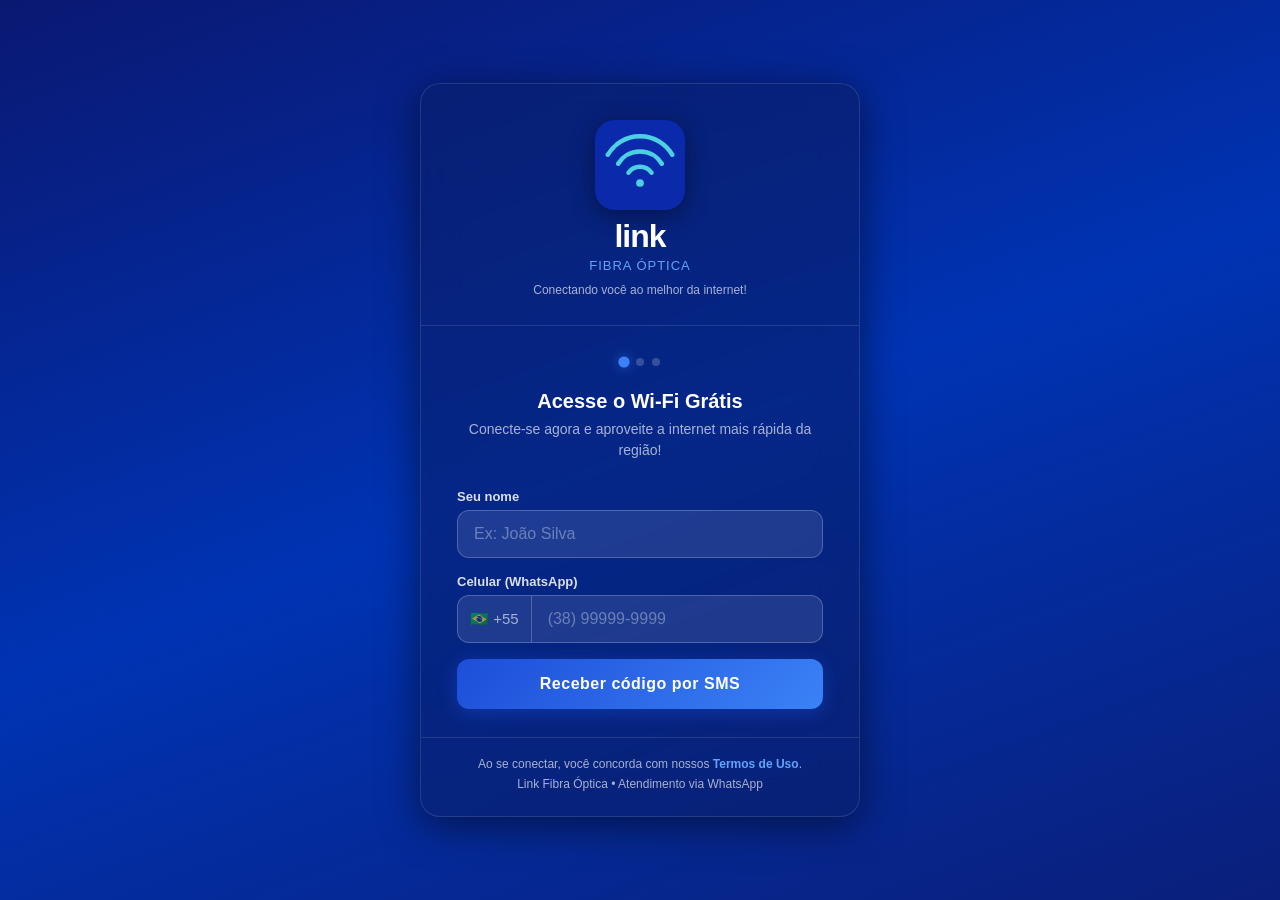
==== docs/index.html @ e793884f "feat: adiciona docs/ para GitHub Pages com identidade Link Fibra Óptica" ====
<!DOCTYPE html>
<html lang="pt-BR">
<head>
  <meta charset="UTF-8">
  <meta name="viewport" content="width=device-width, initial-scale=1.0">
  <title>Wi-Fi Grátis — Link Fibra Óptica</title>
  <link rel="stylesheet" href="hotspot/css/style.css">
</head>
<body>
  <div class="container">
    <div class="card">
      <div class="card-header">
        <div class="logo-area">
          <!-- Logo Link Fibra Óptica em SVG -->
          <div class="logo-box">
            <svg viewBox="0 0 140 140" xmlns="http://www.w3.org/2000/svg" class="brand-logo">
              <rect width="140" height="140" rx="28" fill="#0a2aab"/>
              <g transform="translate(70,68)">
                <circle cx="0" cy="30" r="6" fill="#4dd0e1"/>
                <path d="M-18,14 A22 22 0 0 1 18 14" stroke="#4dd0e1" stroke-width="7" fill="none" stroke-linecap="round"/>
                <path d="M-34,0 A40 40 0 0 1 34 0" stroke="#4dd0e1" stroke-width="7" fill="none" stroke-linecap="round"/>
                <path d="M-50,-14 A58 58 0 0 1 50 -14" stroke="#4dd0e1" stroke-width="7" fill="none" stroke-linecap="round"/>
              </g>
            </svg>
          </div>
          <div class="logo-name">link</div>
          <div class="logo-sub">Fibra Óptica</div>
          <div class="logo-slogan">Conectando você ao melhor da internet!</div>
        </div>
      </div>

      <div class="card-body">
        <div class="steps">
          <div class="step-dot active" id="dot1"></div>
          <div class="step-dot" id="dot2"></div>
          <div class="step-dot" id="dot3"></div>
        </div>

        <div id="alert-area"></div>

        <!-- STEP 1: Dados do usuário -->
        <div id="step-1">
          <h2 class="card-title" id="page-title">Acesse o Wi-Fi Grátis</h2>
          <p class="card-subtitle" id="page-subtitle">Conecte-se agora e aproveite a internet mais rápida da região!</p>

          <form id="form-step1" onsubmit="return false;">
            <div class="form-group" id="name-group">
              <label class="form-label">Seu nome</label>
              <input type="text" id="input-name" class="form-control" placeholder="Ex: João Silva" autocomplete="name">
            </div>

            <div class="form-group">
              <label class="form-label">Celular (WhatsApp)</label>
              <div class="phone-wrapper">
                <span class="phone-prefix">🇧🇷 +55</span>
                <input type="tel" id="input-phone" placeholder="(38) 99999-9999"
                  inputmode="numeric" autocomplete="tel" maxlength="15">
              </div>
            </div>

            <div class="form-group hidden" id="email-group">
              <label class="form-label">E-mail (opcional)</label>
              <input type="email" id="input-email" class="form-control" placeholder="seu@email.com" autocomplete="email">
            </div>

            <button type="submit" class="btn btn-primary" id="btn-send-otp" onclick="sendOTP()">
              Receber código por SMS
            </button>
          </form>
        </div>

        <!-- STEP 2: Verificação OTP -->
        <div id="step-2" class="hidden">
          <h2 class="card-title">Confirme seu número</h2>
          <p class="card-subtitle">Digite o código de 6 dígitos enviado para <strong id="phone-display"></strong></p>

          <form id="form-otp" onsubmit="return false;">
            <div class="form-group">
              <div class="otp-inputs">
                <input type="text" class="otp-input" maxlength="1" inputmode="numeric">
                <input type="text" class="otp-input" maxlength="1" inputmode="numeric">
                <input type="text" class="otp-input" maxlength="1" inputmode="numeric">
                <input type="text" class="otp-input" maxlength="1" inputmode="numeric">
                <input type="text" class="otp-input" maxlength="1" inputmode="numeric">
                <input type="text" class="otp-input" maxlength="1" inputmode="numeric">
              </div>
            </div>

            <button type="submit" class="btn btn-primary" id="btn-verify" onclick="verifyOTP()">
              Confirmar e Conectar
            </button>

            <div class="resend-timer">
              <span id="resend-text">Reenviar código em <span id="countdown">60</span>s</span>
              <button class="resend-btn" id="resend-btn" disabled onclick="resendOTP()">Reenviar SMS</button>
            </div>

            <button class="btn btn-outline" onclick="goBack()">← Voltar</button>
          </form>
        </div>

        <!-- STEP 3: Sucesso -->
        <div id="step-3" class="hidden">
          <div class="success-icon">✅</div>
          <h2 class="card-title">Conectado com sucesso!</h2>
          <p class="card-subtitle">Bem-vindo ao Wi-Fi da Link Fibra Óptica. Aproveite a internet!</p>

          <div class="access-info">
            <span class="time-badge" id="free-time-display">60</span>
            <span class="time-label">minutos de acesso grátis</span>
          </div>

          <div id="credentials-area" class="credentials hidden">
            <h4>Dados de acesso (se solicitado)</h4>
            <div class="cred-row">
              <span class="cred-label">Usuário</span>
              <span class="cred-value" id="cred-user">—</span>
            </div>
            <div class="cred-row">
              <span class="cred-label">Senha</span>
              <span class="cred-value" id="cred-pass">—</span>
            </div>
          </div>

          <a href="#" class="btn btn-primary" style="margin-top:20px;">
            🌐 Visitar site da Link Fibra
          </a>
        </div>
      </div>

      <div class="card-footer">
        <p class="footer-text">
          Ao se conectar, você concorda com nossos <a href="#">Termos de Uso</a>.<br>
          Link Fibra Óptica &bull; Atendimento via WhatsApp
        </p>
      </div>
    </div>
  </div>

  <script src="hotspot/js/main.js"></script>
</body>
</html>
---- docs/hotspot/css/style.css ----
:root {
  --primary: #3b82f6;
  --primary-dark: #1d4ed8;
  --primary-light: rgba(59, 130, 246, 0.18);
  --primary-border: rgba(59, 130, 246, 0.45);
  --gradient: linear-gradient(135deg, #1e40af 0%, #3b82f6 100%);
  --white: #ffffff;
  --input-bg: rgba(255, 255, 255, 0.10);
  --input-border: rgba(255, 255, 255, 0.22);
  --input-focus-border: rgba(96, 165, 250, 0.8);
  --card-bg: rgba(10, 30, 100, 0.55);
  --card-border: rgba(255, 255, 255, 0.12);
  --text-main: #ffffff;
  --text-secondary: rgba(255, 255, 255, 0.65);
  --shadow: 0 8px 40px rgba(0, 0, 0, 0.5);
  --radius: 20px;
}

* { box-sizing: border-box; margin: 0; padding: 0; }

body {
  font-family: 'Segoe UI', -apple-system, BlinkMacSystemFont, sans-serif;
  background: linear-gradient(160deg, #0a1872 0%, #0033b3 50%, #0a1f7a 100%);
  min-height: 100vh;
  display: flex;
  align-items: center;
  justify-content: center;
  padding: 20px;
}

.container {
  width: 100%;
  max-width: 420px;
}

/* Card principal */
.card {
  background: var(--card-bg);
  backdrop-filter: blur(20px);
  -webkit-backdrop-filter: blur(20px);
  border: 1px solid var(--card-border);
  border-radius: var(--radius);
  box-shadow: var(--shadow);
  overflow: hidden;
}

/* Header */
.card-header {
  padding: 36px 24px 28px;
  text-align: center;
}

.logo-area {
  display: flex;
  flex-direction: column;
  align-items: center;
  gap: 6px;
}

.logo-box {
  width: 90px;
  height: 90px;
  border-radius: 20px;
  overflow: hidden;
  box-shadow: 0 6px 24px rgba(0, 0, 0, 0.4);
  animation: pulse 2.5s ease-in-out infinite;
  margin-bottom: 4px;
}

.brand-logo {
  width: 100%;
  height: 100%;
  display: block;
}

.logo-name {
  font-size: 32px;
  font-weight: 900;
  color: var(--white);
  letter-spacing: -1px;
  line-height: 1;
}

.logo-sub {
  font-size: 13px;
  font-weight: 500;
  color: #60a5fa;
  letter-spacing: 1px;
  text-transform: uppercase;
}

.logo-slogan {
  font-size: 12px;
  color: var(--text-secondary);
  margin-top: 4px;
}

@keyframes pulse {
  0%, 100% { transform: scale(1); box-shadow: 0 6px 24px rgba(0, 0, 0, 0.4); }
  50% { transform: scale(1.04); box-shadow: 0 8px 32px rgba(59, 130, 246, 0.5); }
}

/* Divider */
.card-header + .card-body {
  border-top: 1px solid var(--card-border);
}

/* Card body */
.card-body {
  padding: 28px 28px 24px;
}

.card-title {
  font-size: 20px;
  font-weight: 700;
  color: var(--text-main);
  margin-bottom: 6px;
  text-align: center;
}

.card-subtitle {
  font-size: 14px;
  color: var(--text-secondary);
  text-align: center;
  margin-bottom: 28px;
  line-height: 1.5;
}

.card-subtitle strong {
  color: #60a5fa;
}

/* Form */
.form-group {
  margin-bottom: 16px;
}

.form-label {
  display: block;
  font-size: 13px;
  font-weight: 600;
  color: rgba(255, 255, 255, 0.85);
  margin-bottom: 6px;
}

.form-control {
  width: 100%;
  padding: 14px 16px;
  border: 1.5px solid var(--input-border);
  border-radius: 12px;
  font-size: 16px;
  color: var(--white);
  background: var(--input-bg);
  transition: border-color 0.2s, box-shadow 0.2s, background 0.2s;
  outline: none;
}

.form-control::placeholder { color: rgba(255, 255, 255, 0.35); }

.form-control:focus {
  border-color: var(--input-focus-border);
  background: rgba(255, 255, 255, 0.15);
  box-shadow: 0 0 0 3px rgba(59, 130, 246, 0.2);
}

/* Phone input */
.phone-wrapper {
  display: flex;
  align-items: center;
  background: var(--input-bg);
  border: 1.5px solid var(--input-border);
  border-radius: 12px;
  overflow: hidden;
  transition: border-color 0.2s, box-shadow 0.2s;
}

.phone-wrapper:focus-within {
  border-color: var(--input-focus-border);
  background: rgba(255, 255, 255, 0.15);
  box-shadow: 0 0 0 3px rgba(59, 130, 246, 0.2);
}

.phone-prefix {
  padding: 14px 12px;
  font-size: 15px;
  color: rgba(255, 255, 255, 0.6);
  border-right: 1.5px solid var(--input-border);
  white-space: nowrap;
  user-select: none;
}

.phone-wrapper input {
  flex: 1;
  padding: 14px 16px;
  border: none;
  background: transparent;
  font-size: 16px;
  color: var(--white);
  outline: none;
}

.phone-wrapper input::placeholder { color: rgba(255, 255, 255, 0.35); }

/* OTP inputs */
.otp-inputs {
  display: flex;
  gap: 10px;
  justify-content: center;
  margin: 8px 0;
}

.otp-input {
  width: 50px;
  height: 58px;
  text-align: center;
  font-size: 24px;
  font-weight: 700;
  border: 1.5px solid var(--input-border);
  border-radius: 12px;
  background: var(--input-bg);
  color: var(--white);
  outline: none;
  transition: all 0.2s;
}

.otp-input:focus {
  border-color: var(--input-focus-border);
  background: rgba(255, 255, 255, 0.15);
  box-shadow: 0 0 0 3px rgba(59, 130, 246, 0.2);
  transform: scale(1.05);
}

.otp-input.filled {
  border-color: #60a5fa;
  background: rgba(59, 130, 246, 0.2);
}

/* Botões */
.btn {
  display: block;
  width: 100%;
  padding: 16px;
  border: none;
  border-radius: 12px;
  font-size: 16px;
  font-weight: 700;
  cursor: pointer;
  transition: all 0.2s;
  text-align: center;
  text-decoration: none;
  letter-spacing: 0.5px;
}

.btn-primary {
  background: linear-gradient(135deg, #1d4ed8 0%, #3b82f6 100%);
  color: white;
  box-shadow: 0 4px 18px rgba(29, 78, 216, 0.45);
}

.btn-primary:hover:not(:disabled) {
  transform: translateY(-2px);
  box-shadow: 0 6px 24px rgba(59, 130, 246, 0.55);
}

.btn-primary:active:not(:disabled) {
  transform: translateY(0);
}

.btn-primary:disabled {
  opacity: 0.5;
  cursor: not-allowed;
}

.btn-outline {
  background: transparent;
  color: #60a5fa;
  border: 1.5px solid rgba(96, 165, 250, 0.5);
  margin-top: 10px;
}

.btn-outline:hover {
  background: rgba(96, 165, 250, 0.1);
  border-color: #60a5fa;
}

/* Spinner */
.spinner {
  width: 18px;
  height: 18px;
  border: 3px solid rgba(255, 255, 255, 0.3);
  border-top-color: white;
  border-radius: 50%;
  animation: spin 0.8s linear infinite;
  display: inline-block;
  vertical-align: middle;
  margin-right: 8px;
}

@keyframes spin { to { transform: rotate(360deg); } }

/* Alerts */
.alert {
  padding: 12px 16px;
  border-radius: 10px;
  font-size: 14px;
  margin-bottom: 16px;
  display: flex;
  align-items: center;
  gap: 8px;
}

.alert-error {
  background: rgba(239, 68, 68, 0.15);
  color: #fca5a5;
  border: 1px solid rgba(239, 68, 68, 0.35);
}

.alert-success {
  background: rgba(34, 197, 94, 0.12);
  color: #86efac;
  border: 1px solid rgba(34, 197, 94, 0.3);
}

.alert-info {
  background: rgba(59, 130, 246, 0.15);
  color: #93c5fd;
  border: 1px solid rgba(59, 130, 246, 0.35);
}

/* Footer */
.card-footer {
  padding: 16px 28px 22px;
  text-align: center;
  border-top: 1px solid var(--card-border);
}

.footer-text {
  font-size: 12px;
  color: var(--text-secondary);
  line-height: 1.7;
}

.footer-text a {
  color: #60a5fa;
  text-decoration: none;
  font-weight: 600;
}

/* Resend timer */
.resend-timer {
  text-align: center;
  font-size: 13px;
  color: var(--text-secondary);
  margin-top: 12px;
}

.resend-btn {
  background: none;
  border: none;
  color: #60a5fa;
  font-size: 13px;
  font-weight: 600;
  cursor: pointer;
  text-decoration: underline;
}

.resend-btn:disabled {
  color: var(--text-secondary);
  cursor: not-allowed;
  text-decoration: none;
}

/* Success */
.success-icon {
  font-size: 64px;
  text-align: center;
  margin-bottom: 16px;
  animation: bounceIn 0.6s ease;
}

@keyframes bounceIn {
  0% { transform: scale(0); opacity: 0; }
  60% { transform: scale(1.2); }
  100% { transform: scale(1); opacity: 1; }
}

.access-info {
  background: rgba(59, 130, 246, 0.12);
  border: 1.5px solid rgba(96, 165, 250, 0.35);
  border-radius: 14px;
  padding: 18px;
  text-align: center;
  margin: 20px 0;
}

.access-info .time-badge {
  font-size: 40px;
  font-weight: 900;
  color: #60a5fa;
  display: block;
}

.access-info .time-label {
  font-size: 14px;
  color: var(--text-secondary);
  font-weight: 500;
}

.credentials {
  background: rgba(255, 255, 255, 0.05);
  border-radius: 12px;
  padding: 16px;
  margin-top: 16px;
  text-align: left;
  border: 1px solid var(--card-border);
}

.credentials h4 {
  font-size: 11px;
  color: var(--text-secondary);
  margin-bottom: 10px;
  text-transform: uppercase;
  letter-spacing: 0.8px;
}

.cred-row {
  display: flex;
  justify-content: space-between;
  padding: 7px 0;
  border-bottom: 1px solid rgba(255, 255, 255, 0.08);
  font-size: 14px;
}

.cred-row:last-child { border-bottom: none; }
.cred-label { color: var(--text-secondary); }
.cred-value { font-weight: 700; color: var(--white); font-family: monospace; }

/* Steps indicator */
.steps {
  display: flex;
  justify-content: center;
  gap: 8px;
  margin-bottom: 24px;
}

.step-dot {
  width: 8px;
  height: 8px;
  border-radius: 50%;
  background: rgba(255, 255, 255, 0.2);
  transition: all 0.3s;
}

.step-dot.active {
  background: #3b82f6;
  transform: scale(1.4);
  box-shadow: 0 0 8px rgba(59, 130, 246, 0.6);
}

.step-dot.done {
  background: #60a5fa;
}

/* Hidden */
.hidden { display: none !important; }

/* Responsive */
@media (max-width: 480px) {
  .card-body { padding: 24px 18px 18px; }
  .otp-input { width: 43px; height: 50px; font-size: 20px; }
  .otp-inputs { gap: 7px; }
}

@media (min-width: 600px) {
  .container { max-width: 440px; }
}

@media (min-width: 900px) {
  .card-body { padding: 32px 36px 28px; }
}
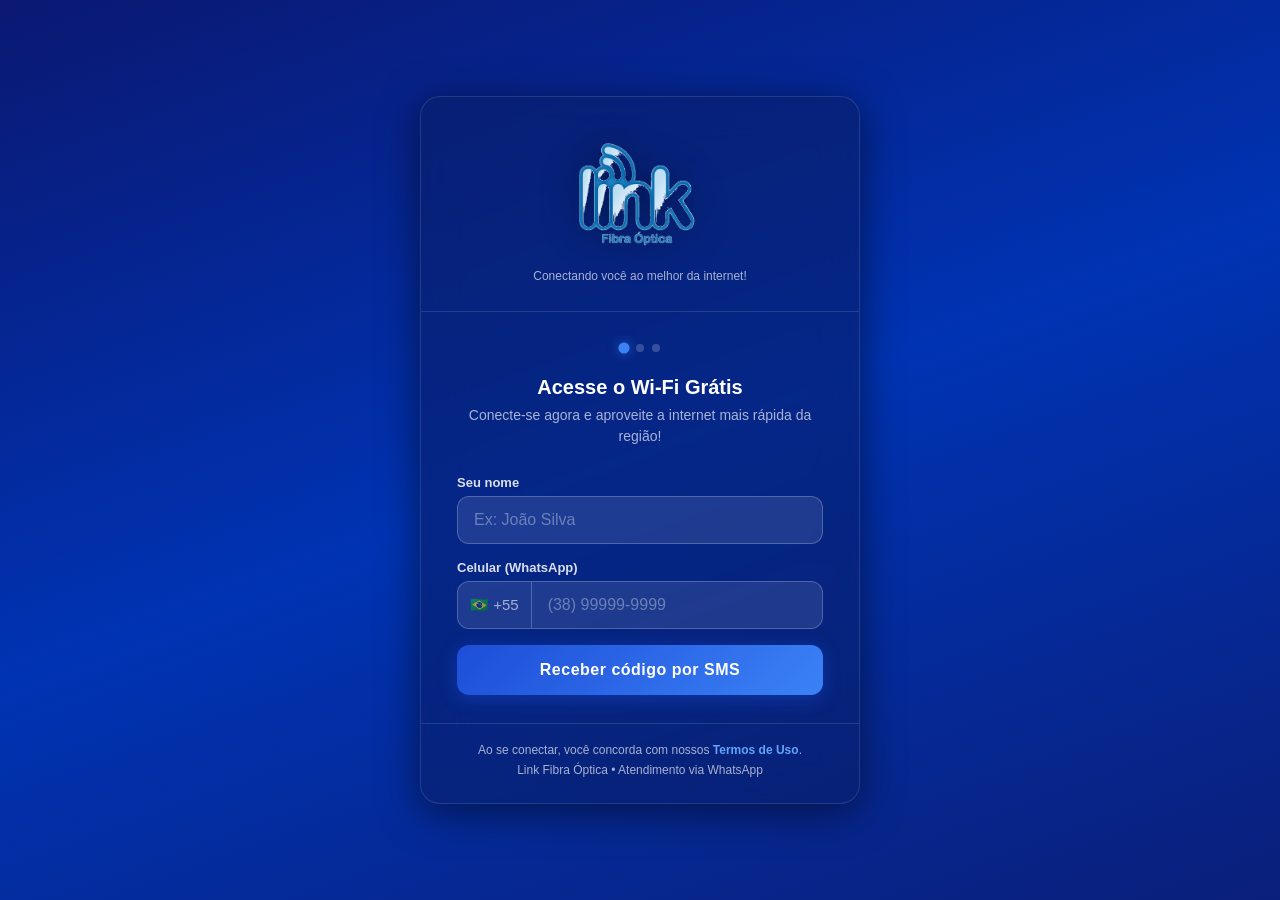
==== commit 24a6ee6a: "feat: painel admin + logo real Link Fibra Óptica nos dois portais" ====
--- a/docs/index.html
+++ b/docs/index.html
@@ -11,20 +11,7 @@
     <div class="card">
       <div class="card-header">
         <div class="logo-area">
-          <!-- Logo Link Fibra Óptica em SVG -->
-          <div class="logo-box">
-            <svg viewBox="0 0 140 140" xmlns="http://www.w3.org/2000/svg" class="brand-logo">
-              <rect width="140" height="140" rx="28" fill="#0a2aab"/>
-              <g transform="translate(70,68)">
-                <circle cx="0" cy="30" r="6" fill="#4dd0e1"/>
-                <path d="M-18,14 A22 22 0 0 1 18 14" stroke="#4dd0e1" stroke-width="7" fill="none" stroke-linecap="round"/>
-                <path d="M-34,0 A40 40 0 0 1 34 0" stroke="#4dd0e1" stroke-width="7" fill="none" stroke-linecap="round"/>
-                <path d="M-50,-14 A58 58 0 0 1 50 -14" stroke="#4dd0e1" stroke-width="7" fill="none" stroke-linecap="round"/>
-              </g>
-            </svg>
-          </div>
-          <div class="logo-name">link</div>
-          <div class="logo-sub">Fibra Óptica</div>
+          <img src="hotspot/img/logo.png" alt="Link Fibra Óptica" class="brand-logo">
           <div class="logo-slogan">Conectando você ao melhor da internet!</div>
         </div>
       </div>
--- a/docs/hotspot/css/style.css
+++ b/docs/hotspot/css/style.css
@@ -57,47 +57,24 @@
   gap: 6px;
 }
 
-.logo-box {
-  width: 90px;
-  height: 90px;
-  border-radius: 20px;
-  overflow: hidden;
-  box-shadow: 0 6px 24px rgba(0, 0, 0, 0.4);
+.brand-logo {
+  width: 170px;
+  height: auto;
+  object-fit: contain;
   animation: pulse 2.5s ease-in-out infinite;
+  filter: drop-shadow(0 4px 18px rgba(0, 0, 0, 0.4));
   margin-bottom: 4px;
-}
-
-.brand-logo {
-  width: 100%;
-  height: 100%;
-  display: block;
-}
-
-.logo-name {
-  font-size: 32px;
-  font-weight: 900;
-  color: var(--white);
-  letter-spacing: -1px;
-  line-height: 1;
-}
-
-.logo-sub {
-  font-size: 13px;
-  font-weight: 500;
-  color: #60a5fa;
-  letter-spacing: 1px;
-  text-transform: uppercase;
 }
 
 .logo-slogan {
   font-size: 12px;
   color: var(--text-secondary);
-  margin-top: 4px;
+  margin-top: 2px;
 }
 
 @keyframes pulse {
-  0%, 100% { transform: scale(1); box-shadow: 0 6px 24px rgba(0, 0, 0, 0.4); }
-  50% { transform: scale(1.04); box-shadow: 0 8px 32px rgba(59, 130, 246, 0.5); }
+  0%, 100% { transform: scale(1); filter: drop-shadow(0 4px 18px rgba(0,0,0,0.4)); }
+  50% { transform: scale(1.03); filter: drop-shadow(0 6px 24px rgba(59,130,246,0.5)); }
 }
 
 /* Divider */
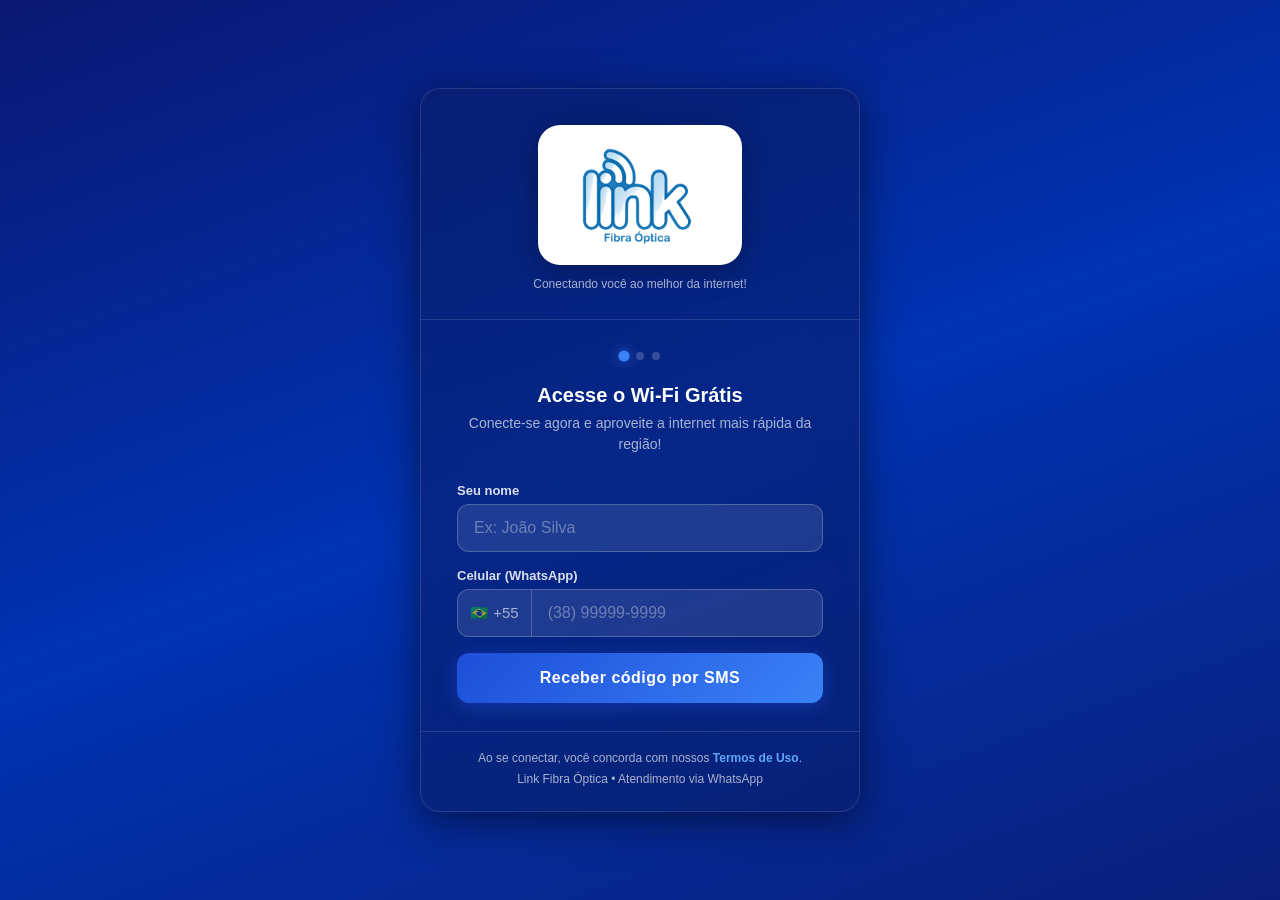
==== commit 823777e4: "fix: logo em container branco para contraste no fundo azul" ====
--- a/docs/index.html
+++ b/docs/index.html
@@ -11,7 +11,9 @@
     <div class="card">
       <div class="card-header">
         <div class="logo-area">
-          <img src="hotspot/img/logo.png" alt="Link Fibra Óptica" class="brand-logo">
+          <div class="logo-box">
+            <img src="hotspot/img/logo.png" alt="Link Fibra Óptica" class="brand-logo">
+          </div>
           <div class="logo-slogan">Conectando você ao melhor da internet!</div>
         </div>
       </div>
--- a/docs/hotspot/css/style.css
+++ b/docs/hotspot/css/style.css
@@ -57,24 +57,30 @@
   gap: 6px;
 }
 
+.logo-box {
+  background: #ffffff;
+  border-radius: 22px;
+  padding: 14px 22px 10px;
+  box-shadow: 0 6px 28px rgba(0, 0, 0, 0.3);
+  animation: pulse 2.5s ease-in-out infinite;
+  display: inline-block;
+}
+
 .brand-logo {
-  width: 170px;
+  width: 160px;
   height: auto;
-  object-fit: contain;
-  animation: pulse 2.5s ease-in-out infinite;
-  filter: drop-shadow(0 4px 18px rgba(0, 0, 0, 0.4));
-  margin-bottom: 4px;
+  display: block;
 }
 
 .logo-slogan {
   font-size: 12px;
   color: var(--text-secondary);
-  margin-top: 2px;
+  margin-top: 6px;
 }
 
 @keyframes pulse {
-  0%, 100% { transform: scale(1); filter: drop-shadow(0 4px 18px rgba(0,0,0,0.4)); }
-  50% { transform: scale(1.03); filter: drop-shadow(0 6px 24px rgba(59,130,246,0.5)); }
+  0%, 100% { transform: scale(1); box-shadow: 0 6px 28px rgba(0, 0, 0, 0.3); }
+  50% { transform: scale(1.03); box-shadow: 0 10px 36px rgba(59, 130, 246, 0.45); }
 }
 
 /* Divider */
